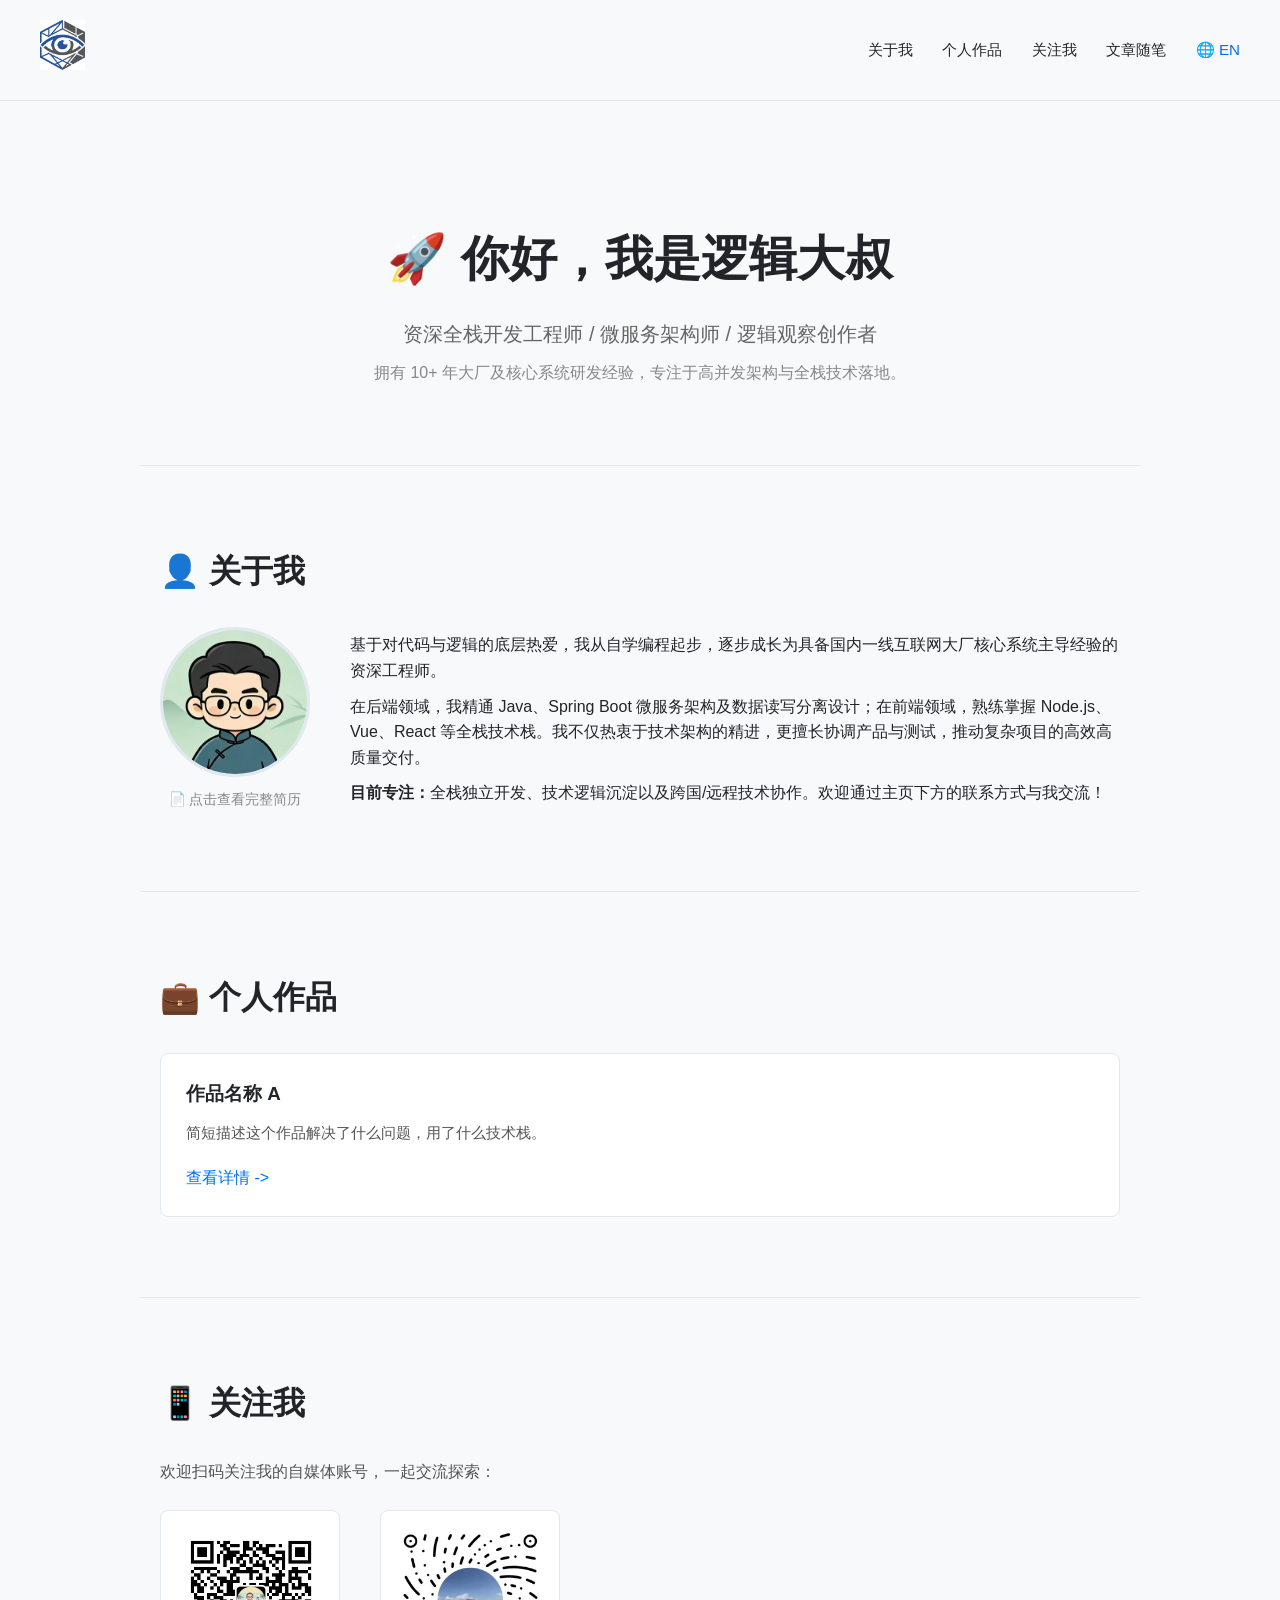
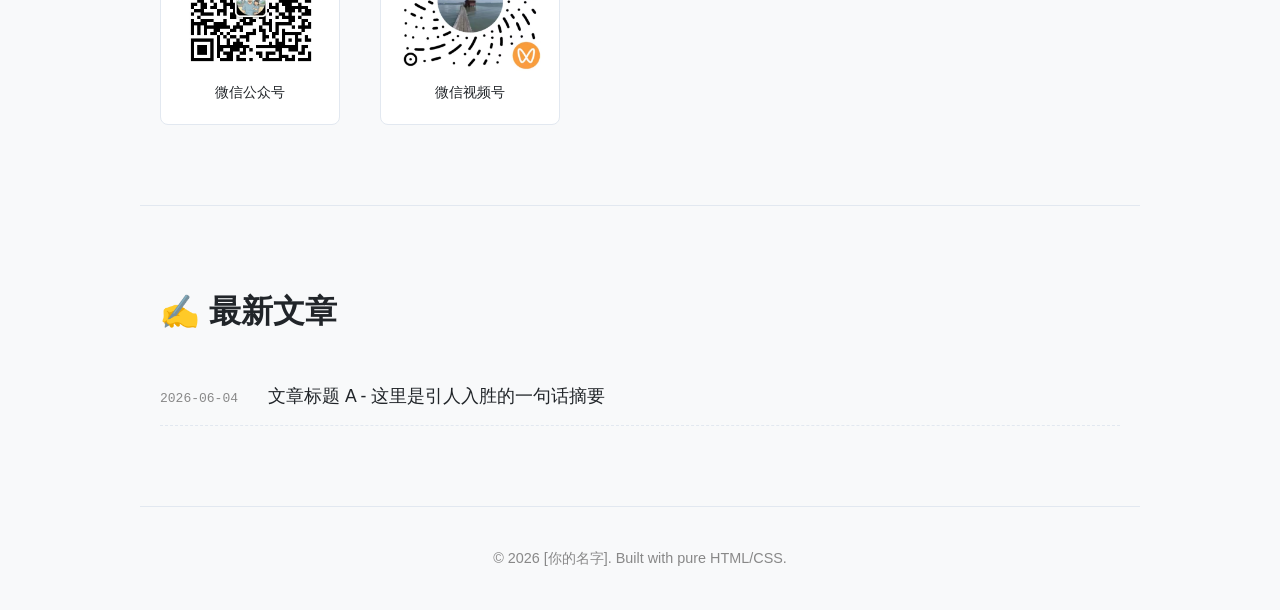
==== index.html @ 71773ceb "first commit" ====
<!DOCTYPE html>
<html lang="zh-CN">
<head>
    <meta charset="UTF-8">
    <meta name="viewport" content="width=device-width, initial-scale=1.0">
    
    <title>逻辑 | 个人主页 & 技术作品集</title>
    <meta name="description" content="欢迎来到我的个人网站。这里展示了我的核心技术作品、自媒体思考以及最新的技术与行业文章。">
    <meta name="keywords" content="软件工程师, 个人作品集, 架构设计, 微信公众号">

    <link rel="alternate" hreflang="zh" href="https://yourdomain.com/index.html" />
    <link rel="alternate" hreflang="en" href="https://yourdomain.com/en/index.html" />
    <link rel="alternate" hreflang="x-default" href="https://yourdomain.com/index.html" />

    <link rel="stylesheet" href="./assets/css/style.css">
</head>
<body>

    <header class="navbar">
        <div class="logo"><img src="./assets/images/logo.png" alt="logo" width="45px" height="50px"></div>
        <nav>
            <a href="#about">关于我</a>
            <a href="#portfolio">个人作品</a>
            <a href="#connect">关注我</a>
            <a href="#articles">文章随笔</a>
            <a href="./en/index.html" class="lang-switch">🌐 EN</a>
        </nav>
    </header>

    <section class="hero">
        <h1>🚀 你好，我是逻辑大叔</h1>
        <p>资深全栈开发工程师 / 微服务架构师 / 逻辑观察创作者</p>
        <p style="font-size: 1rem; color: #888; margin-top: 10px;">拥有 10+ 年大厂及核心系统研发经验，专注于高并发架构与全栈技术落地。</p>
    </section>

    <section id="about" class="section">
        <h2>👤 关于我</h2>
        <div class="about-container">
            <a href="resume.html" target="_blank" class="avatar-link">
                <img src="./assets/images/touxiang.png" alt="LOGIC.OBS" class="avatar">
                <span class="avatar-tip">📄 点击查看完整简历</span>
            </a>
            
            <div class="about-text">
                <p>基于对代码与逻辑的底层热爱，我从自学编程起步，逐步成长为具备国内一线互联网大厂核心系统主导经验的资深工程师。</p>
                <p style="margin-top: 10px;">在后端领域，我精通 Java、Spring Boot 微服务架构及数据读写分离设计；在前端领域，熟练掌握 Node.js、Vue、React 等全栈技术栈。我不仅热衷于技术架构的精进，更擅长协调产品与测试，推动复杂项目的高效高质量交付。</p>
                <p style="margin-top: 10px;"><strong>目前专注：</strong>全栈独立开发、技术逻辑沉淀以及跨国/远程技术协作。欢迎通过主页下方的联系方式与我交流！</p>
            </div>
        </div>
    </section>

    <section id="portfolio" class="section">
        <h2>💼 个人作品</h2>
        <div class="grid-container">
            <div class="card">
                <h3>作品名称 A</h3>
                <p>简短描述这个作品解决了什么问题，用了什么技术栈。</p>
                <a href="https://github.com/yourusername/project-a" target="_blank">查看详情 -></a>
            </div>
            </div>
    </section>

    <section id="connect" class="section">
        <h2>📱 关注我</h2>
        <p class="connect-tip">欢迎扫码关注我的自媒体账号，一起交流探索：</p>
        <div class="qr-container">
            <div class="qr-card">
                <img src="./assets/images/gongzhonghao.jpg" alt="微信公众号二维码">
                <p>微信公众号</p>
            </div>
            <div class="qr-card">
                <img src="./assets/images/shipinhao.png" alt="微信视频号二维码">
                <p>微信视频号</p>
            </div>
        </div>
    </section>

    <section id="articles" class="section">
        <h2>✍️ 最新文章</h2>
        <ul class="article-list">
            <li>
                <span class="date">2026-06-04</span>
                <a href="./posts/article-1.html">文章标题 A - 这里是引人入胜的一句话摘要</a>
            </li>
        </ul>
    </section>

    <footer>
        <p>© 2026 [你的名字]. Built with pure HTML/CSS.</p>
    </footer>

</body>
</html>
---- assets/css/style.css ----
/* ==========================================================================
   1. 全局初始化与变量定义
   ========================================================================== */
:root {
    --bg-color: #f8f9fa;       /* 浅色背景 */
    --text-color: #212529;     /* 主文字颜色 */
    --accent-color: #0070f3;   /* 科技蓝高亮色 */
    --card-bg: #ffffff;        /* 卡片背景 */
    --border-color: #e2e8f0;   /* 边框颜色 */
    --max-width: 1000px;       /* 页面最大宽度 */
}

* {
    box-sizing: border-box;
    margin: 0;
    padding: 0;
}

html {
    scroll-behavior: smooth; /* 锚点平滑滚动 */
    font-family: -apple-system, BlinkMacSystemFont, "Segoe UI", Roboto, Helvetica, Arial, sans-serif;
}

body {
    background-color: var(--bg-color);
    color: var(--text-color);
    line-height: 1.6;
}

/* ==========================================================================
   2. 布局组件
   ========================================================================== */
.section {
    max-width: var(--max-width);
    margin: 0 auto;
    padding: 80px 20px;
    border-bottom: 1px solid var(--border-color);
}

h2 {
    font-size: 2rem;
    margin-bottom: 30px;
    position: relative;
}

/* 导航栏 */
.navbar {
    position: sticky;
    top: 0;
    background-color: rgba(248, 249, 250, 0.8);
    backdrop-filter: blur(10px); /* 现代毛玻璃效果 */
    border-bottom: 1px solid var(--border-color);
    display: flex;
    justify-content: space-between;
    align-items: center;
    padding: 20px 40px;
    z-index: 100;
}

.navbar .logo {
    font-weight: 700;
    font-size: 1.2rem;
    letter-spacing: 1px;
}

.navbar nav a {
    color: var(--text-color);
    text-decoration: none;
    margin-left: 25px;
    font-size: 0.95rem;
    transition: color 0.2s ease;
}

.navbar nav a:hover, .navbar nav a.lang-switch {
    color: var(--accent-color);
    font-weight: 500;
}

/* 首屏 Welcome */
.hero {
    max-width: var(--max-width);
    margin: 0 auto;
    padding: 120px 20px 80px 20px;
    text-align: center;
    border-bottom: 1px solid var(--border-color);
}

.hero h1 {
    font-size: 3rem;
    margin-bottom: 20px;
    font-weight: 800;
}

.hero p {
    font-size: 1.25rem;
    color: #666;
}

/* 关于我 */
.about-container {
    display: flex;
    align-items: center;
    gap: 40px;
}

/* 包裹头像和文字的超链接容器 */
.avatar-link {
    display: flex;
    flex-direction: column;   /* 让头像和文字垂直排列 */
    align-items: center;      /* 居中对齐 */
    text-decoration: none;    /* 去掉超链接默认下划线 */
    gap: 12px;                /* 头像和文字之间的间距 */
    flex-shrink: 0;           /* 防止在大屏幕下被挤压 */
}

/* 头像基础样式 */
.avatar {
    width: 150px;
    height: 150px;
    border-radius: 50%;
    object-fit: cover;
    border: 3px solid var(--border-color);
    cursor: pointer;
    transition: all 0.3s cubic-bezier(0.25, 0.8, 0.25, 1); /* 升级为更优雅的贝塞尔曲线过渡 */
}

/* 常驻提示文字的基础样式 */
.avatar-tip {
    font-size: 0.85rem;       /* 稍微小一点的字号，显得精致不突兀 */
    color: #888888;           /* 默认使用低调的灰色 */
    font-weight: 500;
    transition: all 0.3s ease;
}

/* ==========================================================================
   联动交互效果：无论是鼠标移到头像上，还是移到文字上，都会同时触发整体高亮
   ========================================================================== */
.avatar-link:hover .avatar {
    transform: scale(1.06);          /* 头像平滑放大 */
    border-color: var(--accent-color);/* 边框变蓝 */
    box-shadow: 0 8px 24px rgba(0, 112, 243, 0.15); /* 淡淡的蓝色光晕 */
    filter: brightness(1.03);
}

.avatar-link:hover .avatar-tip {
    color: var(--accent-color);      /* 提示文字无缝变成品牌蓝色，明确提示可点 */
    transform: translateY(2px);      /* 文字轻微下移，产生灵动的微动效 */
}

/* 模拟按压点击反馈 */
.avatar-link:active .avatar {
    transform: scale(0.98);
}
/* 个人作品（网格布局） */
.grid-container {
    display: grid;
    grid-template-columns: repeat(auto-fit, minmax(280px, 1fr));
    gap: 25px;
}

.card {
    background: var(--card-bg);
    border: 1px solid var(--border-color);
    border-radius: 8px;
    padding: 25px;
    transition: transform 0.2s ease, box-shadow 0.2s ease;
}

.card:hover {
    transform: translateY(-5px);
    box-shadow: 0 10px 20px rgba(0,0,0,0.05);
}

.card h3 {
    margin-bottom: 12px;
}

.card p {
    color: #555;
    font-size: 0.95rem;
    margin-bottom: 20px;
}

.card a {
    color: var(--accent-color);
    text-decoration: none;
    font-weight: 500;
}

/* 自媒体关注（微信二维码排版） */
.connect-tip {
    margin-bottom: 25px;
    color: #555;
}

.qr-container {
    display: flex;
    gap: 40px;
    justify-content: flex-start;
}

.qr-card {
    background: var(--card-bg);
    border: 1px solid var(--border-color);
    padding: 20px;
    border-radius: 8px;
    text-align: center;
    width: 180px;
}

.qr-card img {
    width: 140px;
    height: 140px;
    margin-bottom: 10px;
    display: block;
}

.qr-card p {
    font-size: 0.9rem;
    font-weight: 500;
}

/* 文章列表 */
.article-list {
    list-style: none;
}

.article-list li {
    display: flex;
    align-items: baseline;
    padding: 15px 0;
    border-bottom: 1px dashed var(--border-color);
}

.article-list .date {
    font-family: monospace;
    color: #888;
    margin-right: 30px;
    flex-shrink: 0;
}

.article-list a {
    color: var(--text-color);
    text-decoration: none;
    font-size: 1.1rem;
    transition: color 0.2s ease;
}

.article-list a:hover {
    color: var(--accent-color);
}

/* 页脚 */
footer {
    text-align: center;
    padding: 40px 20px;
    color: #888;
    font-size: 0.9rem;
}

/* ==========================================================================
   3. 移动端响应式适配 (Responsive Media Queries)
   ========================================================================== */
@media (max-width: 768px) {
    .navbar {
        flex-direction: column;
        gap: 15px;
        padding: 15px 20px;
    }
    
    .navbar nav a {
        margin: 0 10px;
        font-size: 0.9rem;
    }

    .hero h1 {
        font-size: 2.2rem;
    }

    .about-container {
        flex-direction: column;
        text-align: center;
        gap: 20px;
    }

    .qr-container {
        justify-content: center;
        gap: 20px;
    }
}
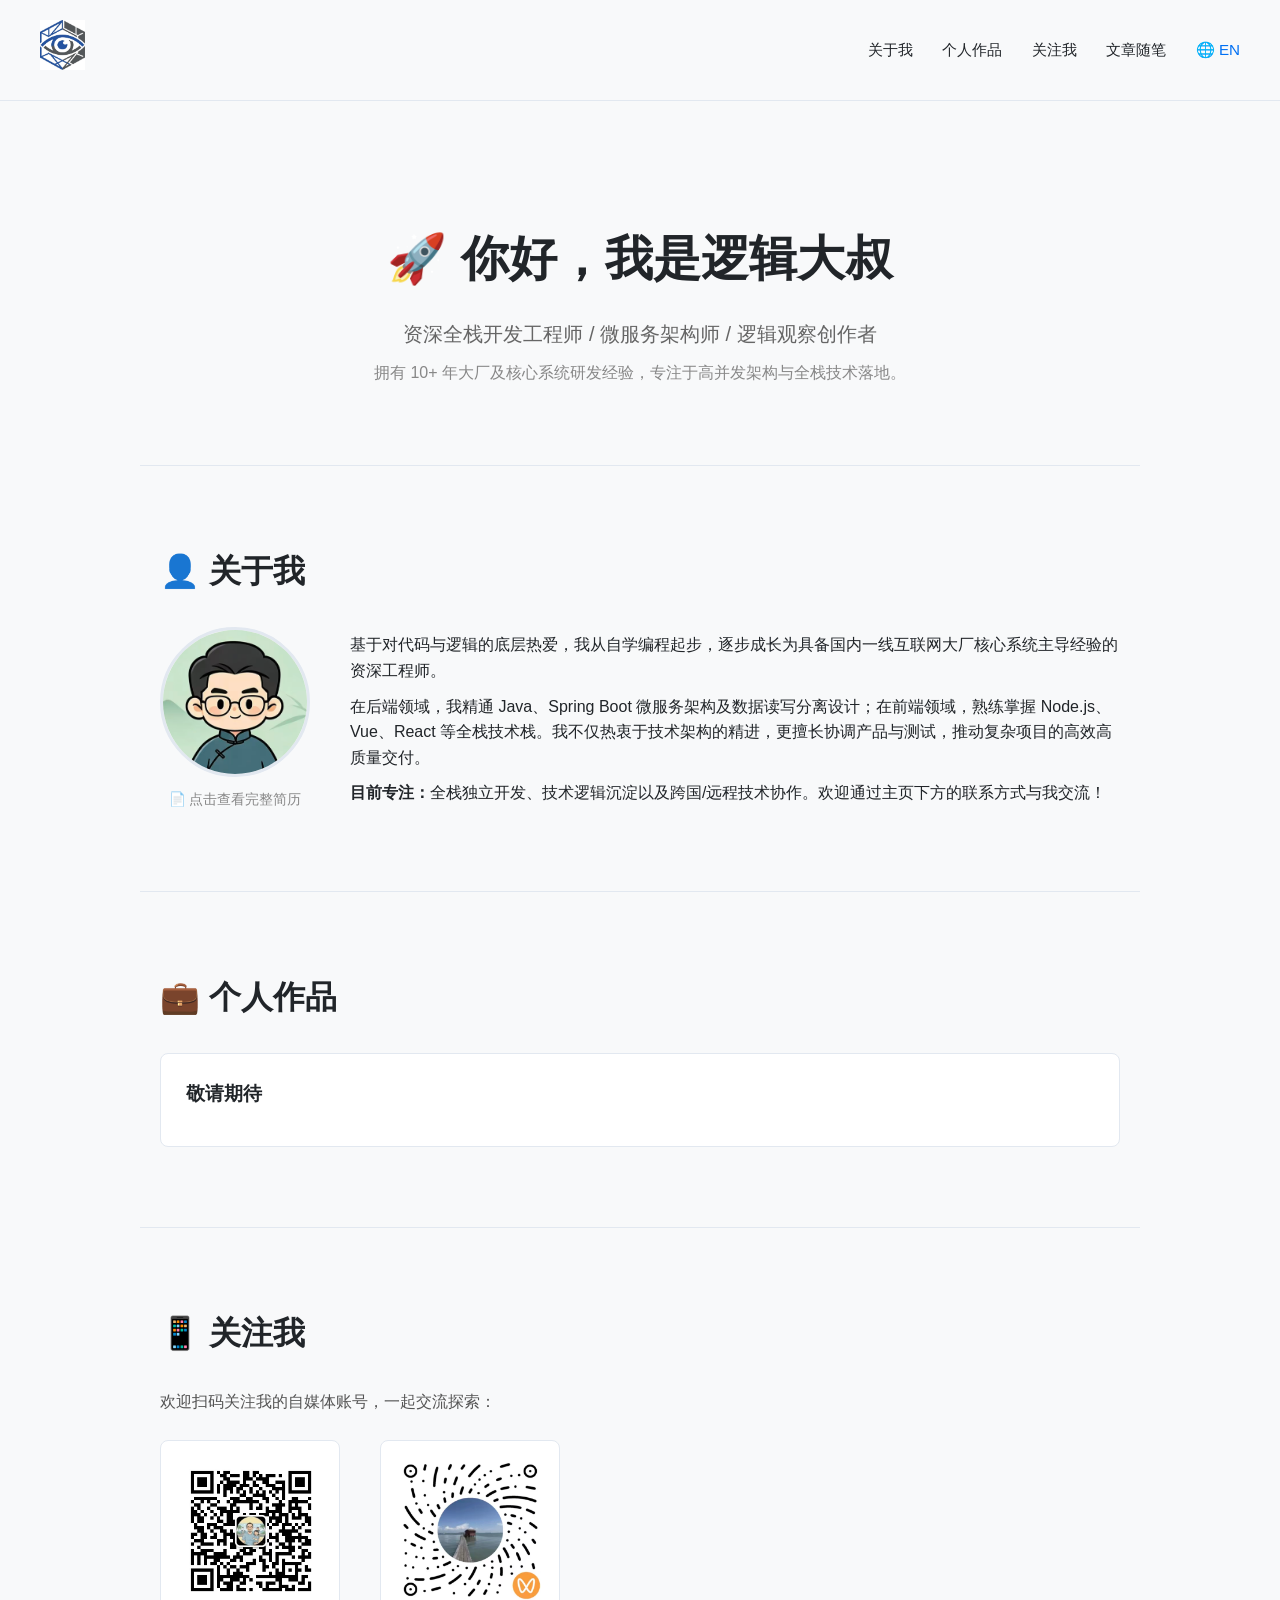
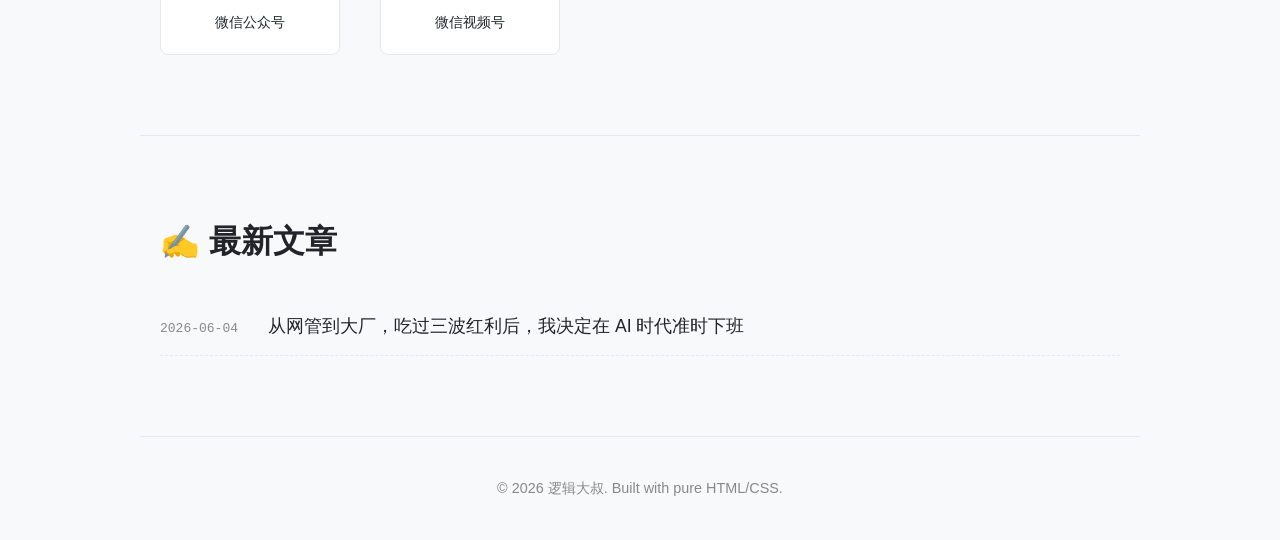
==== commit 37c591cb: "提交修改" ====
--- a/index.html
+++ b/index.html
@@ -8,9 +8,9 @@
     <meta name="description" content="欢迎来到我的个人网站。这里展示了我的核心技术作品、自媒体思考以及最新的技术与行业文章。">
     <meta name="keywords" content="软件工程师, 个人作品集, 架构设计, 微信公众号">
 
-    <link rel="alternate" hreflang="zh" href="https://yourdomain.com/index.html" />
-    <link rel="alternate" hreflang="en" href="https://yourdomain.com/en/index.html" />
-    <link rel="alternate" hreflang="x-default" href="https://yourdomain.com/index.html" />
+    <link rel="alternate" hreflang="zh" href="https://chaozhang84.github.io/logicobs/index.html" />
+    <link rel="alternate" hreflang="en" href="https://chaozhang84.github.io/logicobs/en/index.html" />
+    <link rel="alternate" hreflang="x-default" href="https://chaozhang84.github.io/logicobs/index.html" />
 
     <link rel="stylesheet" href="./assets/css/style.css">
 </head>
@@ -53,9 +53,9 @@
         <h2>💼 个人作品</h2>
         <div class="grid-container">
             <div class="card">
-                <h3>作品名称 A</h3>
-                <p>简短描述这个作品解决了什么问题，用了什么技术栈。</p>
-                <a href="https://github.com/yourusername/project-a" target="_blank">查看详情 -></a>
+                <h3>敬请期待</h3>
+                <!-- <p>简短描述这个作品解决了什么问题，用了什么技术栈。</p> -->
+                <!-- <a href="https://github.com/yourusername/project-a" target="_blank">查看详情 -></a> -->
             </div>
             </div>
     </section>
@@ -80,14 +80,23 @@
         <ul class="article-list">
             <li>
                 <span class="date">2026-06-04</span>
-                <a href="./posts/article-1.html">文章标题 A - 这里是引人入胜的一句话摘要</a>
+                <a href="posts/article-1.html">从网管到大厂，吃过三波红利后，我决定在 AI 时代准时下班</a>
             </li>
         </ul>
     </section>
 
     <footer>
-        <p>© 2026 [你的名字]. Built with pure HTML/CSS.</p>
+        <p>© 2026 逻辑大叔. Built with pure HTML/CSS.</p>
     </footer>
 
 </body>
-</html>+</html>
+<!-- Google tag (gtag.js) -->
+<script async src="https://www.googletagmanager.com/gtag/js?id=G-ZFBEB7R0C0"></script>
+<script>
+  window.dataLayer = window.dataLayer || [];
+  function gtag(){dataLayer.push(arguments);}
+  gtag('js', new Date());
+
+  gtag('config', 'G-ZFBEB7R0C0');
+</script>
